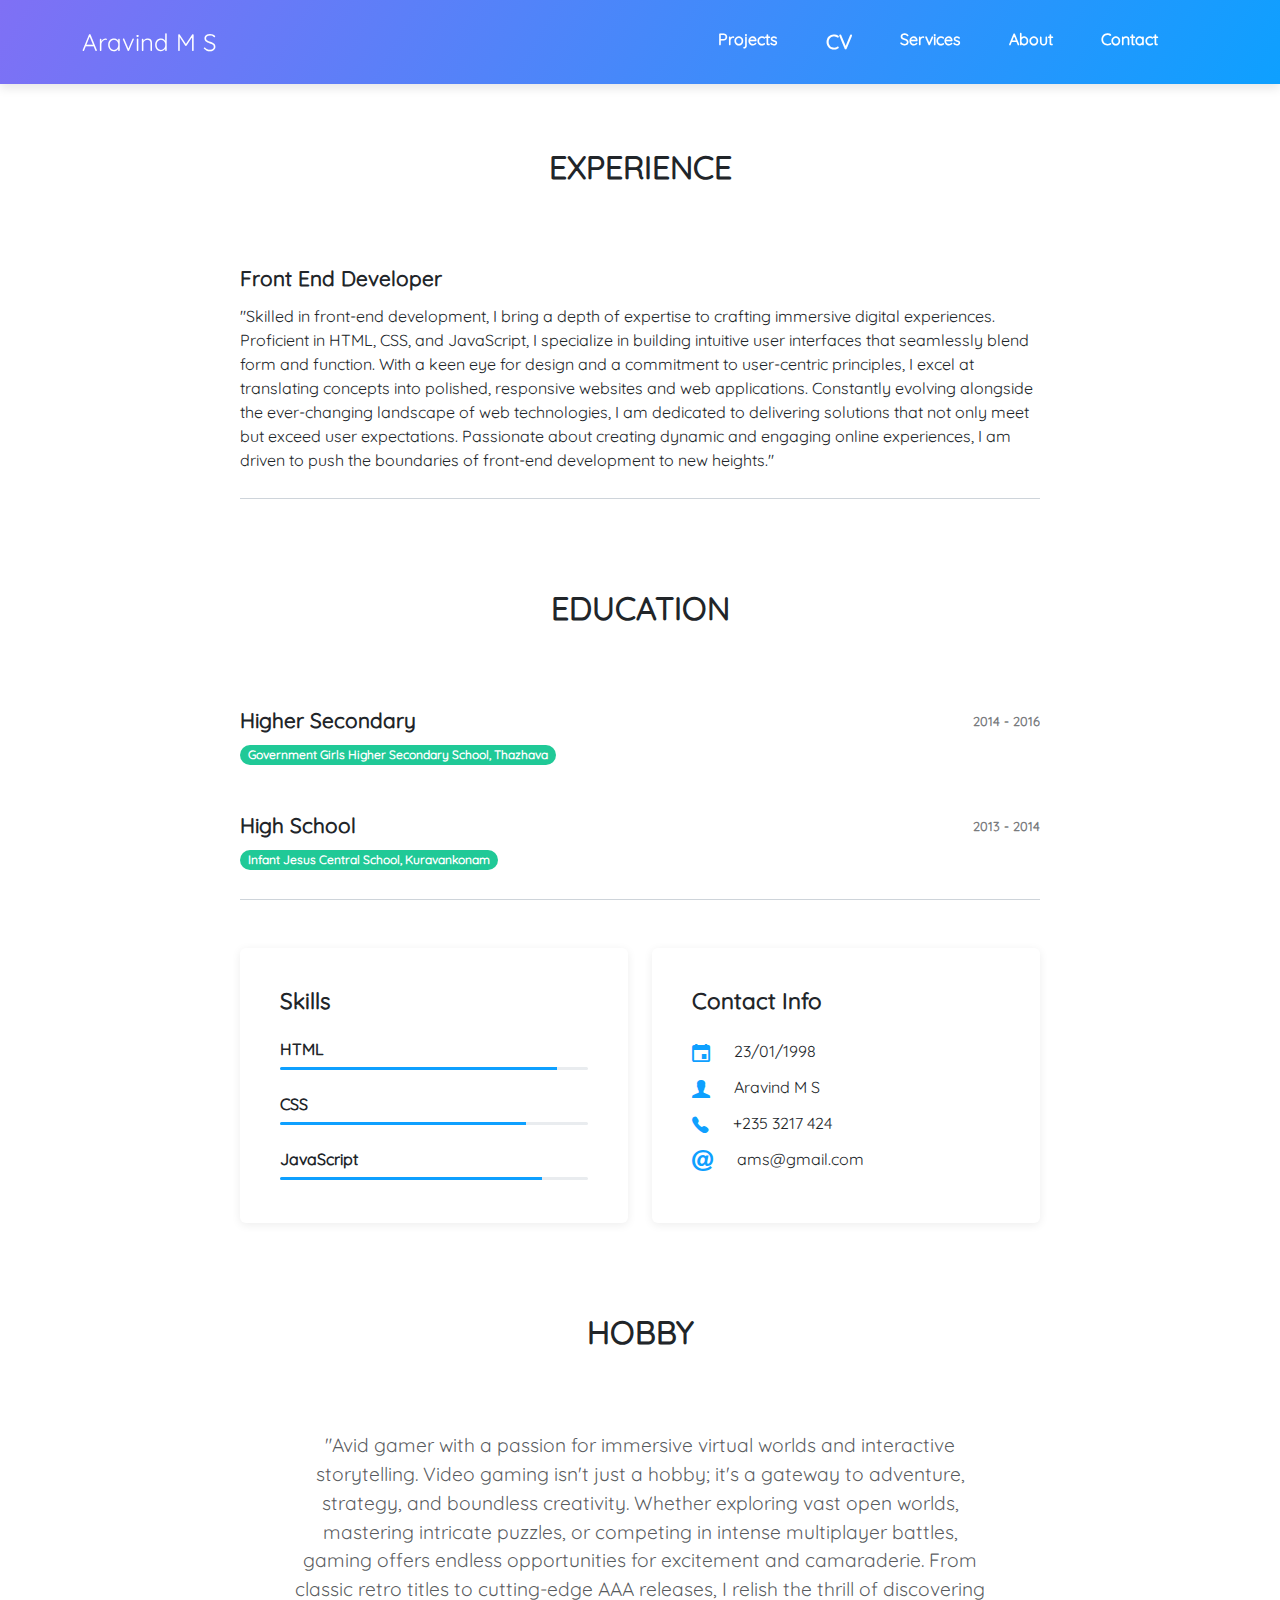
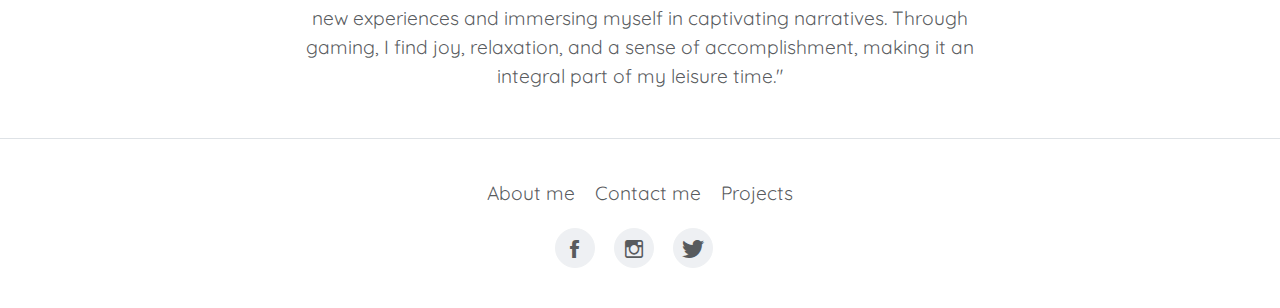
==== cv.html @ b93ea4e6 "Add files via upload" ====
<!DOCTYPE html>
<html data-bs-theme="light">

<head>
    <meta charset="utf-8">
    <meta name="viewport" content="width=device-width, initial-scale=1.0, shrink-to-fit=no">
    <title>CV - Aravind M S</title>
    <link rel="icon" type="image/jpeg" sizes="331x331" href="assets/img/Aravind%20M%20S%202.jpg">
    <link rel="stylesheet" href="assets/bootstrap/css/bootstrap.min.css">
    <link rel="stylesheet" href="assets/css/Lato.css">
    <link rel="stylesheet" href="assets/css/Quicksand.css">
    <link rel="stylesheet" href="assets/fonts/ionicons.min.css">
    <link rel="stylesheet" href="assets/css/default.css">
    <link rel="stylesheet" href="assets/css/styles.css">
<script src="https://ajax.googleapis.com/ajax/libs/jquery/3.5.1/jquery.min.js"></script>
</head>

<body>
    <nav class="navbar navbar-expand-lg fixed-top portfolio-navbar gradient navbar-dark">
        <div class="container"><a class="navbar-brand logo" href="index.html">Aravind M S</a><button data-bs-toggle="collapse" class="navbar-toggler" data-bs-target="#navbarNav"><span class="visually-hidden">Toggle navigation</span><span class="navbar-toggler-icon"></span></button>
            <div class="collapse navbar-collapse" id="navbarNav">
                <ul class="navbar-nav ms-auto">
                    <li class="nav-item"><a class="nav-link" href="projects.html">Projects</a></li>
                    <li class="nav-item"><a class="nav-link active" href="cv.html">CV</a></li>
                    <li class="nav-item"><a class="nav-link" href="services.html">Services</a></li>
                    <li class="nav-item"><a class="nav-link" href="about.html">About</a></li>
                    <li class="nav-item"><a class="nav-link" href="contact.html">Contact</a></li>
                </ul>
            </div>
        </div>
    </nav>
    <main class="page cv-page">
        <section class="portfolio-block cv pb-5">
            <div class="container">
                <div class="work-experience group">
                    <div class="heading">
                        <h2 class="text-center">Experience</h2>
                    </div>
                    <div class="item">
                        <div class="row">
                            <div class="col">
                                <h3>Front End Developer</h3>
                            </div>
                        </div>
                        <p>"Skilled in front-end development, I bring a depth of expertise to crafting immersive digital experiences. Proficient in HTML, CSS, and JavaScript, I specialize in building intuitive user interfaces that seamlessly blend form and function. With a keen eye for design and a commitment to user-centric principles, I excel at translating concepts into polished, responsive websites and web applications. Constantly evolving alongside the ever-changing landscape of web technologies, I am dedicated to delivering solutions that not only meet but exceed user expectations. Passionate about creating dynamic and engaging online experiences, I am driven to push the boundaries of front-end development to new heights."</p>
                    </div>
                </div>
                <div class="education group">
                    <div class="heading">
                        <h2 class="text-center">Education</h2>
                    </div>
                    <div class="item pb-4">
                        <div class="row mb-5">
                            <div class="col-md-6">
                                <h3>Higher Secondary</h3><span class="badge rounded-pill bg-success">Government Girls Higher Secondary School, Thazhava</span>
                            </div>
                            <div class="col-6"><span class="text-muted period">2014 - 2016</span></div>
                        </div>
                        <div class="row">
                            <div class="col-md-6">
                                <h3>High School</h3><span class="badge rounded-pill bg-success">Infant Jesus Central School, Kuravankonam </span>
                            </div>
                            <div class="col-6"><span class="text-muted period">2013 - 2014</span></div>
                        </div>
                    </div>
                </div>
                <div class="group mt-5">
                    <div class="row">
                        <div class="col-md-6 mb-4 mb-md-0">
                            <div class="border rounded border-0 skills portfolio-info-card">
                                <h2>Skills</h2>
                                <h3>HTML</h3>
                                <div class="progress">
                                    <div class="progress-bar" aria-valuenow="90" aria-valuemin="0" aria-valuemax="100" style="width: 90%;"><span class="visually-hidden">90%</span></div>
                                </div>
                                <h3>CSS</h3>
                                <div class="progress">
                                    <div class="progress-bar" aria-valuenow="80" aria-valuemin="0" aria-valuemax="100" style="width: 80%;"><span class="visually-hidden">80%</span></div>
                                </div>
                                <h3>JavaScript</h3>
                                <div class="progress">
                                    <div class="progress-bar" aria-valuenow="85" aria-valuemin="0" aria-valuemax="100" style="width: 85%;"><span class="visually-hidden">85%</span></div>
                                </div>
                            </div>
                        </div>
                        <div class="col-md-6">
                            <div class="border rounded border-0 contact-info portfolio-info-card">
                                <h2>Contact Info</h2>
                                <div class="row">
                                    <div class="col-auto"><i class="icon ion-android-calendar icon"></i></div>
                                    <div class="col-9"><span>23/01/1998</span></div>
                                </div>
                                <div class="row">
                                    <div class="col-auto"><i class="icon ion-person icon"></i></div>
                                    <div class="col-9"><span>Aravind M S</span></div>
                                </div>
                                <div class="row">
                                    <div class="col-auto"><i class="icon ion-ios-telephone icon"></i></div>
                                    <div class="col-9"><span>+235 3217 424</span></div>
                                </div>
                                <div class="row">
                                    <div class="col-auto"><i class="icon ion-at icon"></i></div>
                                    <div class="col-9"><span>ams@gmail.com</span></div>
                                </div>
                            </div>
                        </div>
                    </div>
                </div>
                <div class="hobbies group">
                    <div class="heading">
                        <h2 class="text-center">Hobby</h2>
                    </div>
                    <p class="text-center text-muted">"Avid gamer with a passion for immersive virtual worlds and interactive storytelling. Video gaming isn't just a hobby; it's a gateway to adventure, strategy, and boundless creativity. Whether exploring vast open worlds, mastering intricate puzzles, or competing in intense multiplayer battles, gaming offers endless opportunities for excitement and camaraderie. From classic retro titles to cutting-edge AAA releases, I relish the thrill of discovering new experiences and immersing myself in captivating narratives. Through gaming, I find joy, relaxation, and a sense of accomplishment, making it an integral part of my leisure time."</p>
                </div>
            </div>
        </section>
    </main>
    <footer class="page-footer py-3 border-top">
        <div class="container my-4">
            <div class="links"><a href="about.html">About me</a><a href="contact.html">Contact me</a><a href="projects.html">Projects</a></div>
            <div class="social-icons"><a class="me-3" href="#"><i class="icon ion-social-facebook"></i></a><a class="me-3" href="#"><i class="icon ion-social-instagram-outline"></i></a><a class="me-3" href="#"><i class="icon ion-social-twitter"></i></a></div>
        </div>
    </footer>
    <script src="assets/bootstrap/js/bootstrap.min.js"></script>
    <script src="assets/js/form.js"></script>
    <script src="assets/js/script.js"></script>
    <script src="assets/js/theme.js"></script>
</body>

</html>
---- assets/css/Lato.css ----
@font-face {
	font-family: 'Lato';
	src: url(../../assets/fonts/Lato-ff54c608e77aa45d6d7fe812d5603c24.woff2) format('woff2');
	font-weight: 300;
	font-style: normal;
	font-display: swap;
	unicode-range: U+0100-02AF, U+0304, U+0308, U+0329, U+1E00-1E9F, U+1EF2-1EFF, U+2020, U+20A0-20AB, U+20AD-20C0, U+2113, U+2C60-2C7F, U+A720-A7FF;
}

@font-face {
	font-family: 'Lato';
	src: url(../../assets/fonts/Lato-56d4f452a028c443cc47b3fadf4ce597.woff2) format('woff2');
	font-weight: 300;
	font-style: normal;
	font-display: swap;
	unicode-range: U+0000-00FF, U+0131, U+0152-0153, U+02BB-02BC, U+02C6, U+02DA, U+02DC, U+0304, U+0308, U+0329, U+2000-206F, U+2074, U+20AC, U+2122, U+2191, U+2193, U+2212, U+2215, U+FEFF, U+FFFD;
}

@font-face {
	font-family: 'Lato';
	src: url(../../assets/fonts/Lato-86b6ba3051c727f86b5bebe10ec3d60e.woff2) format('woff2');
	font-weight: 400;
	font-style: normal;
	font-display: swap;
	unicode-range: U+0100-02AF, U+0304, U+0308, U+0329, U+1E00-1E9F, U+1EF2-1EFF, U+2020, U+20A0-20AB, U+20AD-20C0, U+2113, U+2C60-2C7F, U+A720-A7FF;
}

@font-face {
	font-family: 'Lato';
	src: url(../../assets/fonts/Lato-94b6e1f3e395174bc9a2ac26a293a78d.woff2) format('woff2');
	font-weight: 400;
	font-style: normal;
	font-display: swap;
	unicode-range: U+0000-00FF, U+0131, U+0152-0153, U+02BB-02BC, U+02C6, U+02DA, U+02DC, U+0304, U+0308, U+0329, U+2000-206F, U+2074, U+20AC, U+2122, U+2191, U+2193, U+2212, U+2215, U+FEFF, U+FFFD;
}

@font-face {
	font-family: 'Lato';
	src: url(../../assets/fonts/Lato-55e3fc6a5a6463f26fe1663dd67c13dc.woff2) format('woff2');
	font-weight: 700;
	font-style: normal;
	font-display: swap;
	unicode-range: U+0100-02AF, U+0304, U+0308, U+0329, U+1E00-1E9F, U+1EF2-1EFF, U+2020, U+20A0-20AB, U+20AD-20C0, U+2113, U+2C60-2C7F, U+A720-A7FF;
}

@font-face {
	font-family: 'Lato';
	src: url(../../assets/fonts/Lato-51893472f68d786b7cec684fd0a2af6d.woff2) format('woff2');
	font-weight: 700;
	font-style: normal;
	font-display: swap;
	unicode-range: U+0000-00FF, U+0131, U+0152-0153, U+02BB-02BC, U+02C6, U+02DA, U+02DC, U+0304, U+0308, U+0329, U+2000-206F, U+2074, U+20AC, U+2122, U+2191, U+2193, U+2212, U+2215, U+FEFF, U+FFFD;
}
---- assets/css/Quicksand.css ----
@font-face {
	font-family: 'Quicksand';
	src: url(../../assets/fonts/Quicksand-15bcc7a981d35603bcbb3cf8d57d8453.woff2) format('woff2');
	font-weight: 400;
	font-style: normal;
	font-display: swap;
	unicode-range: U+0102-0103, U+0110-0111, U+0128-0129, U+0168-0169, U+01A0-01A1, U+01AF-01B0, U+0300-0301, U+0303-0304, U+0308-0309, U+0323, U+0329, U+1EA0-1EF9, U+20AB;
}

@font-face {
	font-family: 'Quicksand';
	src: url(../../assets/fonts/Quicksand-d796b3c22c8087079528d67b67a03318.woff2) format('woff2');
	font-weight: 400;
	font-style: normal;
	font-display: swap;
	unicode-range: U+0100-02AF, U+0304, U+0308, U+0329, U+1E00-1E9F, U+1EF2-1EFF, U+2020, U+20A0-20AB, U+20AD-20C0, U+2113, U+2C60-2C7F, U+A720-A7FF;
}

@font-face {
	font-family: 'Quicksand';
	src: url(../../assets/fonts/Quicksand-a7f2a267386825f4a80b8f8ad60f4731.woff2) format('woff2');
	font-weight: 400;
	font-style: normal;
	font-display: swap;
	unicode-range: U+0000-00FF, U+0131, U+0152-0153, U+02BB-02BC, U+02C6, U+02DA, U+02DC, U+0304, U+0308, U+0329, U+2000-206F, U+2074, U+20AC, U+2122, U+2191, U+2193, U+2212, U+2215, U+FEFF, U+FFFD;
}
---- assets/css/default.css ----
.pika-single {
  z-index: 9999;
  display: block;
  position: relative;
  color: #333;
  background: #fff;
  border: 1px solid #ccc;
  border-bottom-color: #bbb;
  font-family: "Helvetica Neue",Helvetica,Arial,sans-serif;
}

.pika-single:after, .pika-single:before {
  content: " ";
  display: table;
}

.pika-single:after {
  clear: both;
}

.pika-single.is-hidden {
  display: none;
}

.pika-single.is-bound {
  position: absolute;
  box-shadow: 0 5px 15px -5px rgba(0,0,0,.5);
}

.pika-lendar {
  float: left;
  width: 240px;
  margin: 8px;
}

.pika-title {
  position: relative;
  text-align: center;
}

.pika-label {
  display: inline-block;
  position: relative;
  z-index: 9999;
  overflow: hidden;
  margin: 0;
  padding: 5px 3px;
  font-size: 14px;
  line-height: 20px;
  font-weight: 700;
  background-color: #fff;
}

.pika-title select {
  cursor: pointer;
  position: absolute;
  z-index: 9998;
  margin: 0;
  left: 0;
  top: 5px;
  opacity: 0;
}

.pika-next, .pika-prev {
  display: block;
  cursor: pointer;
  position: relative;
  outline: 0;
  border: 0;
  padding: 0;
  width: 20px;
  height: 30px;
  text-indent: 20px;
  white-space: nowrap;
  overflow: hidden;
  background-color: transparent;
  background-position: center center;
  background-repeat: no-repeat;
  background-size: 75% 75%;
  opacity: .5;
}

.pika-next:hover, .pika-prev:hover {
  opacity: 1;
}

.is-rtl .pika-next, .pika-prev {
  float: left;
  background-image: url([data-uri]);
}

.is-rtl .pika-prev, .pika-next {
  float: right;
  background-image: url([data-uri]);
}

.pika-next.is-disabled, .pika-prev.is-disabled {
  cursor: default;
  opacity: .2;
}

.pika-select {
  display: inline-block;
}

.pika-table {
  width: 100%;
  border-collapse: collapse;
  border-spacing: 0;
  border: 0;
}

.pika-table td, .pika-table th {
  width: 14.285714285714286%;
  padding: 0;
}

.pika-table th {
  color: #999;
  font-size: 12px;
  line-height: 25px;
  font-weight: 700;
  text-align: center;
}

.pika-button {
  cursor: pointer;
  display: block;
  box-sizing: border-box;
  -moz-box-sizing: border-box;
  outline: 0;
  border: 0;
  margin: 0;
  width: 100%;
  padding: 5px;
  color: #666;
  font-size: 12px;
  line-height: 15px;
  text-align: right;
  background: #f5f5f5;
}

.pika-week {
  font-size: 11px;
  color: #999;
}

.is-today .pika-button {
  color: #3af;
  font-weight: 700;
}

.has-event .pika-button, .is-selected .pika-button {
  color: #fff;
  font-weight: 700;
  background: #3af;
  box-shadow: inset 0 1px 3px #178fe5;
  border-radius: 3px;
}

.has-event .pika-button {
  background: #005da9;
  box-shadow: inset 0 1px 3px #0076c9;
}

.is-disabled .pika-button, .is-inrange .pika-button {
  background: #d5e9f7;
}

.is-startrange .pika-button {
  color: #fff;
  background: #6cb31d;
  box-shadow: none;
  border-radius: 3px;
}

.is-endrange .pika-button {
  color: #fff;
  background: #3af;
  box-shadow: none;
  border-radius: 3px;
}

.is-disabled .pika-button {
  pointer-events: none;
  cursor: default;
  color: #999;
  opacity: .3;
}

.is-outside-current-month .pika-button {
  color: #999;
  opacity: .3;
}

.is-selection-disabled {
  pointer-events: none;
  cursor: default;
}

.pika-button:hover, .pika-row.pick-whole-week:hover .pika-button {
  color: #fff;
  background: #ff8000;
  box-shadow: none;
  border-radius: 3px;
}

.pika-table abbr {
  border-bottom: none;
  cursor: help;
}

/* # sourceMappingURL=pikaday.min.css.map */

.page-footer .links a {
  font-size: 1.2rem;
}

.portfolio-block.cv .group .item {
  border-bottom: 1px solid var(--bs-dark-bg-subtle);
}
---- assets/css/styles.css ----
/* GLOBALS */

body {
  font-family: Quicksand, sans-serif;
}

/* NAV BAR */

.navbar-nav .nav-link.active, .navbar-nav .nav-link.show {
  font-size: 20px;
}

/* HERO SECTION */

.portfolio-block.block-intro p span {
  font-weight: 800;
}

.portfolio-block {
  padding-top: 60px!important;
  padding-bottom: 0;
}
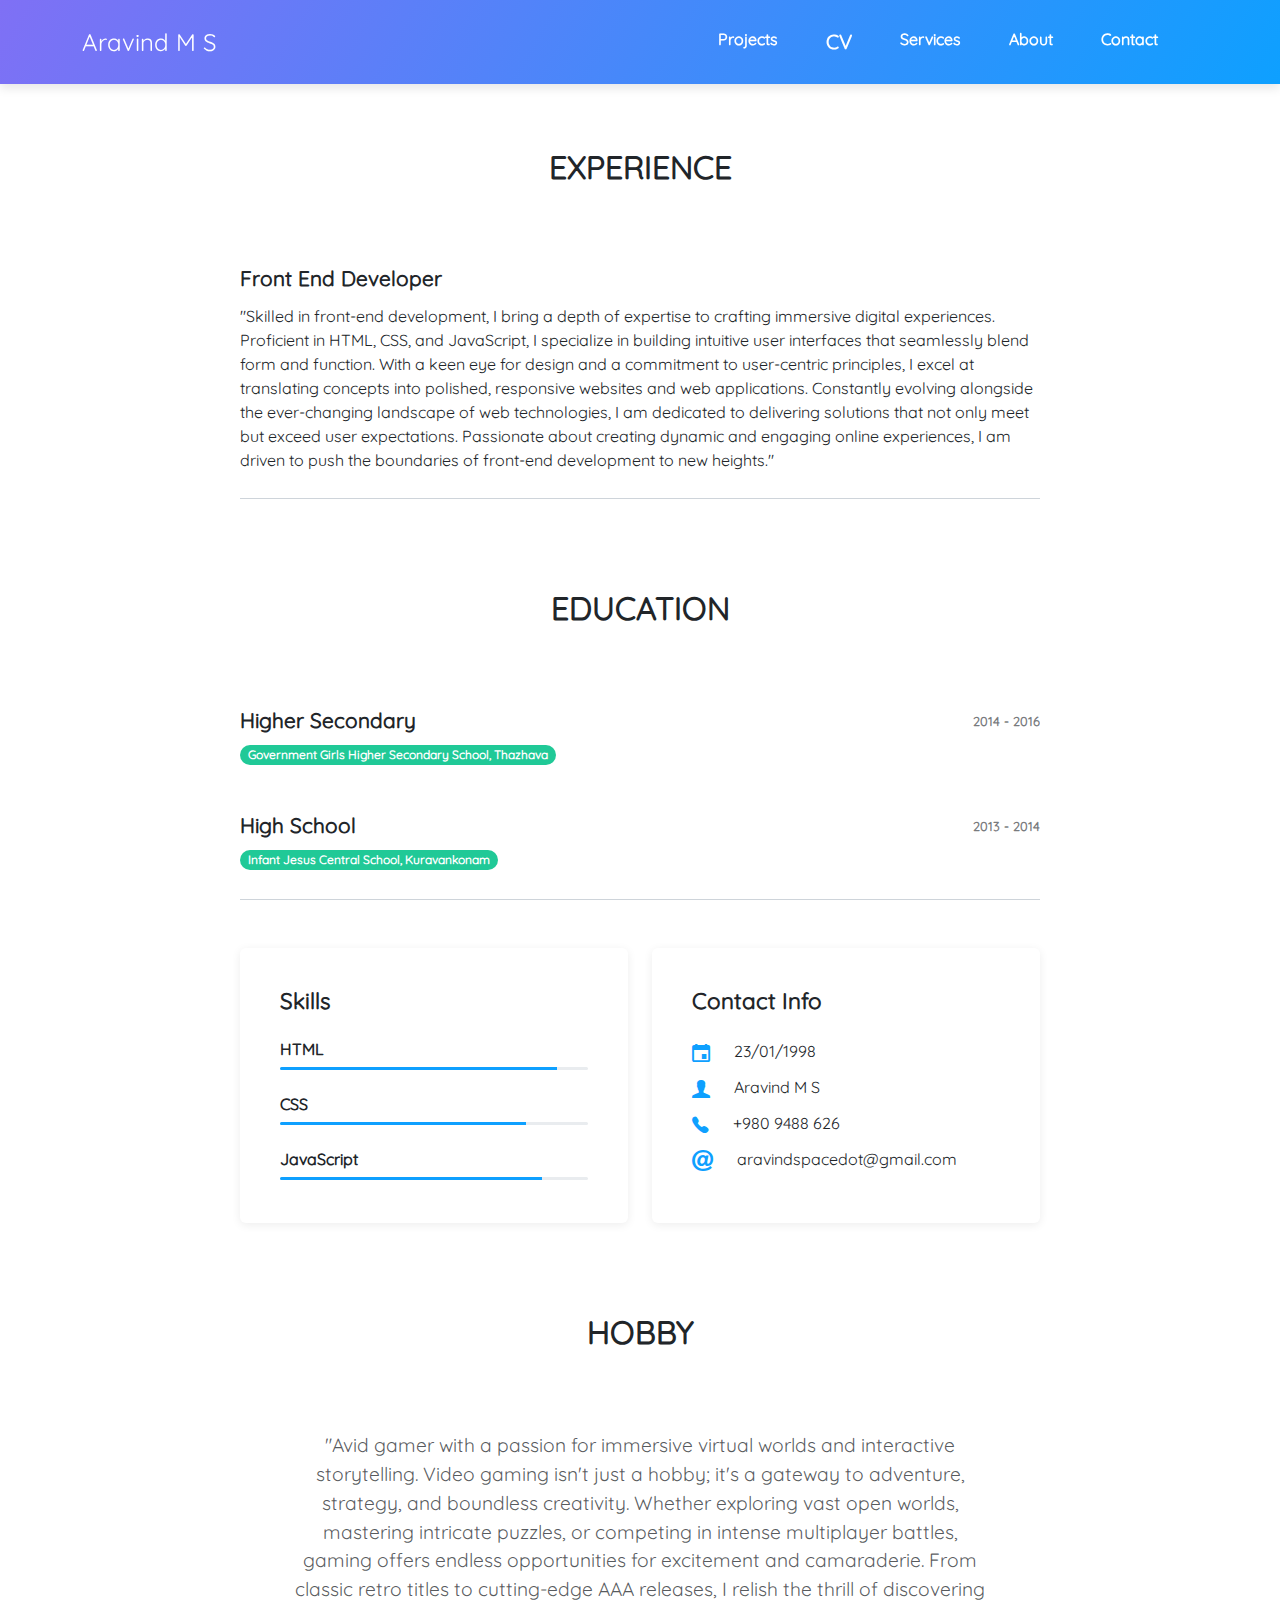
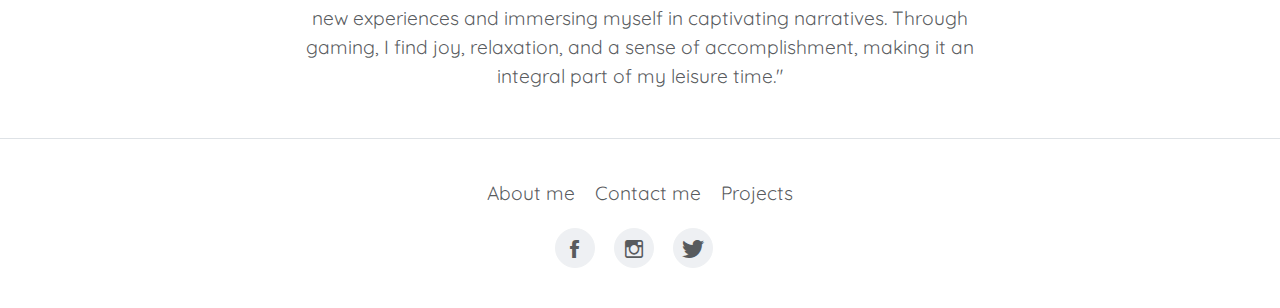
==== commit 19bb89f5: "Update cv.html" ====
--- a/cv.html
+++ b/cv.html
@@ -1,5 +1,5 @@
 <!DOCTYPE html>
-<html data-bs-theme="light">
+<html>
 
 <head>
     <meta charset="utf-8">
@@ -12,10 +12,11 @@
     <link rel="stylesheet" href="assets/fonts/ionicons.min.css">
     <link rel="stylesheet" href="assets/css/default.css">
     <link rel="stylesheet" href="assets/css/styles.css">
-<script src="https://ajax.googleapis.com/ajax/libs/jquery/3.5.1/jquery.min.js"></script>
+    <script src="https://ajax.googleapis.com/ajax/libs/jquery/3.5.1/jquery.min.js"></script>
 </head>
 
 <body>
+    <!-----HEADER-------------------------------------------------------------------------------------------------------------------------------------------------->
     <nav class="navbar navbar-expand-lg fixed-top portfolio-navbar gradient navbar-dark">
         <div class="container"><a class="navbar-brand logo" href="index.html">Aravind M S</a><button data-bs-toggle="collapse" class="navbar-toggler" data-bs-target="#navbarNav"><span class="visually-hidden">Toggle navigation</span><span class="navbar-toggler-icon"></span></button>
             <div class="collapse navbar-collapse" id="navbarNav">
@@ -29,6 +30,7 @@
             </div>
         </div>
     </nav>
+    <!-----CV SECTION-------------------------------------------------------------------------------------------------------------------------------------------------->
     <main class="page cv-page">
         <section class="portfolio-block cv pb-5">
             <div class="container">
@@ -96,11 +98,11 @@
                                 </div>
                                 <div class="row">
                                     <div class="col-auto"><i class="icon ion-ios-telephone icon"></i></div>
-                                    <div class="col-9"><span>+235 3217 424</span></div>
+                                    <div class="col-9"><span>+980 9488 626</span></div>
                                 </div>
                                 <div class="row">
                                     <div class="col-auto"><i class="icon ion-at icon"></i></div>
-                                    <div class="col-9"><span>ams@gmail.com</span></div>
+                                    <div class="col-9"><span>aravindspacedot@gmail.com</span></div>
                                 </div>
                             </div>
                         </div>
@@ -115,10 +117,14 @@
             </div>
         </section>
     </main>
+    <!-----FOOTER-------------------------------------------------------------------------------------------------------------------------------------------------->
     <footer class="page-footer py-3 border-top">
         <div class="container my-4">
             <div class="links"><a href="about.html">About me</a><a href="contact.html">Contact me</a><a href="projects.html">Projects</a></div>
-            <div class="social-icons"><a class="me-3" href="#"><i class="icon ion-social-facebook"></i></a><a class="me-3" href="#"><i class="icon ion-social-instagram-outline"></i></a><a class="me-3" href="#"><i class="icon ion-social-twitter"></i></a></div>
+            <div class="social-icons"><a class="me-3" href="https://www.facebook.com/aravindmohan.sree" target="_blank"><i
+            class="icon ion-social-facebook"></i></a><a class="me-3" href="https://www.instagram.com/aravindmohansree/"
+          target="_blank"><i class="icon ion-social-instagram-outline"></i></a><a class="me-3"
+          href="https://twitter.com/aravindms1998" target="_blank"><i class="icon ion-social-twitter"></i></a></div>
         </div>
     </footer>
     <script src="assets/bootstrap/js/bootstrap.min.js"></script>
@@ -127,4 +133,4 @@
     <script src="assets/js/theme.js"></script>
 </body>
 
-</html>+</html>
